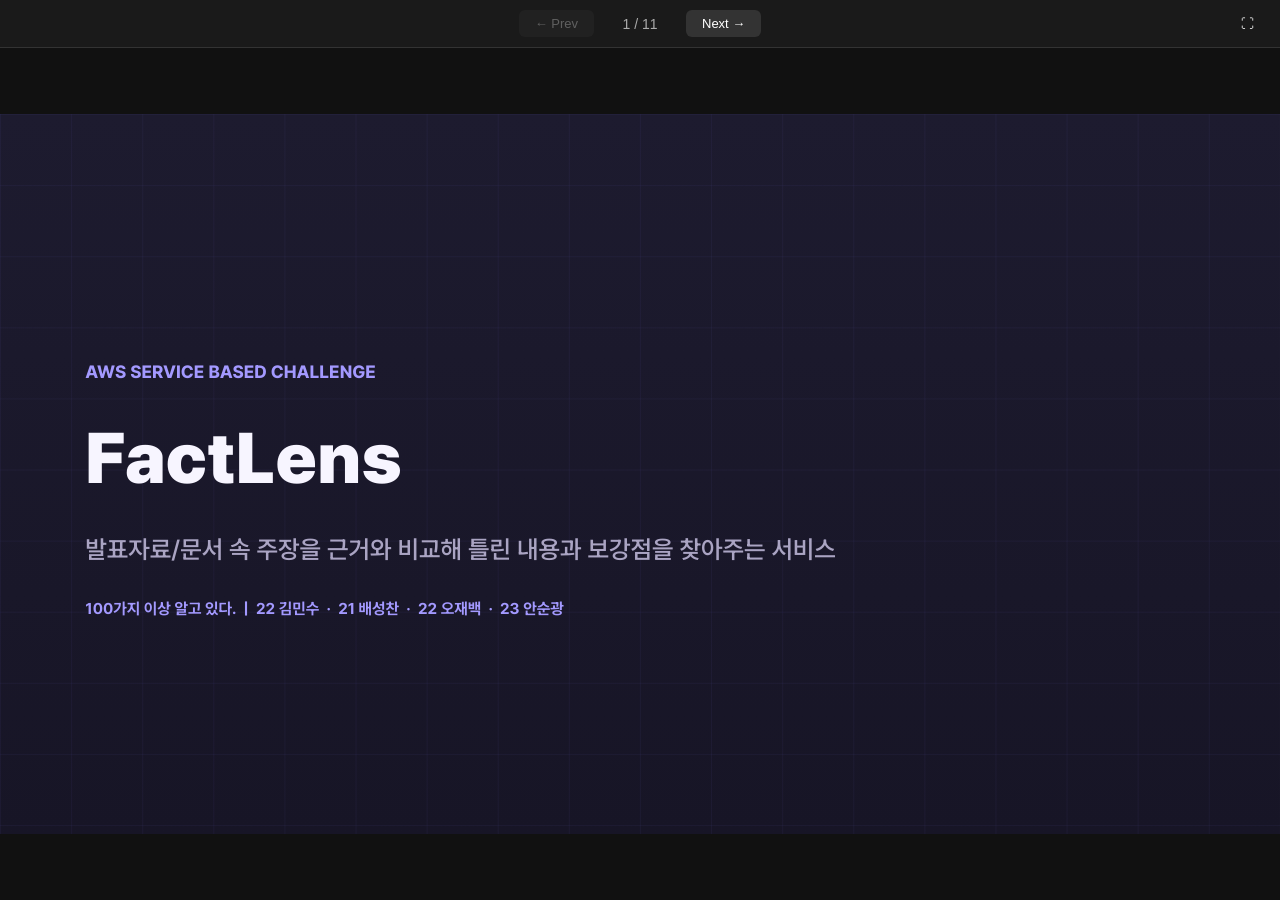
==== viewer.html @ 2626fc5d "Add FactLens slide deck" ====
<!DOCTYPE html>
<html lang="ko">
<head>
  <meta charset="UTF-8">
  <meta name="viewport" content="width=device-width, initial-scale=1.0">
  <title>Slide Viewer</title>
  <style>
    * { margin: 0; padding: 0; box-sizing: border-box; }
    html, body { width: 100%; height: 100%; overflow: hidden; background: #111; font-family: -apple-system, BlinkMacSystemFont, 'Segoe UI', sans-serif; }
    .viewer-container { width: 100%; height: 100%; display: flex; flex-direction: column; }
    .nav-bar { height: 48px; background: #1a1a1a; border-bottom: 1px solid #333; display: flex; align-items: center; justify-content: center; gap: 16px; flex-shrink: 0; z-index: 100; position: relative; }
    .nav-bar button { background: #333; color: #fff; border: none; border-radius: 6px; padding: 6px 16px; font-size: 13px; cursor: pointer; }
    .nav-bar button:hover { background: #555; }
    .nav-bar button:disabled { opacity: 0.3; cursor: default; }
    .slide-counter { color: #aaa; font-size: 14px; font-weight: 500; min-width: 60px; text-align: center; }
    .btn-fullscreen { position: absolute; right: 16px; background: transparent !important; font-size: 18px; padding: 6px 10px !important; }
    .slide-viewport { flex: 1; display: flex; align-items: center; justify-content: center; overflow: hidden; position: relative; }
    .slide-scaler { width: 720pt; height: 405pt; position: relative; transform-origin: center center; }
    .slide-frame { position: absolute; inset: 0; width: 720pt; height: 405pt; border: none; overflow: hidden; opacity: 0; pointer-events: none; transition: opacity 0.25s ease; }
    .slide-frame.active { opacity: 1; pointer-events: auto; }
  </style>
</head>
<body>
<div class="viewer-container">
  <div class="nav-bar">
    <button id="btn-prev" disabled>← Prev</button>
    <span class="slide-counter" id="counter">1 / 11</span>
    <button id="btn-next">Next →</button>
    <button class="btn-fullscreen" id="btn-fs" title="Fullscreen (F)">⛶</button>
  </div>
  <div class="slide-viewport" id="viewport">
    <div class="slide-scaler" id="scaler">
      <iframe class="slide-frame active" id="frame-1"  src="slide-01.html"></iframe>
      <iframe class="slide-frame"        id="frame-2"  src="slide-02.html"></iframe>
      <iframe class="slide-frame"        id="frame-3"  src="slide-03.html"></iframe>
      <iframe class="slide-frame"        id="frame-4"  src="slide-04.html"></iframe>
      <iframe class="slide-frame"        id="frame-5"  src="slide-05.html"></iframe>
      <iframe class="slide-frame"        id="frame-6"  src="slide-06.html"></iframe>
      <iframe class="slide-frame"        id="frame-7"  src="slide-07.html"></iframe>
      <iframe class="slide-frame"        id="frame-8"  src="slide-08.html"></iframe>
      <iframe class="slide-frame"        id="frame-9"  src="slide-09.html"></iframe>
      <iframe class="slide-frame"        id="frame-10" src="slide-10.html"></iframe>
      <iframe class="slide-frame"        id="frame-11" src="slide-11.html"></iframe>
    </div>
  </div>
</div>
<script>
  const TOTAL = 11;
  let current = 1;

  const counter  = document.getElementById('counter');
  const btnPrev  = document.getElementById('btn-prev');
  const btnNext  = document.getElementById('btn-next');
  const btnFs    = document.getElementById('btn-fs');
  const scaler   = document.getElementById('scaler');

  function goTo(n) {
    document.getElementById('frame-' + current).classList.remove('active');
    current = n;
    document.getElementById('frame-' + current).classList.add('active');
    counter.textContent = current + ' / ' + TOTAL;
    btnPrev.disabled = current === 1;
    btnNext.disabled = current === TOTAL;
  }

  btnPrev.addEventListener('click', () => current > 1    && goTo(current - 1));
  btnNext.addEventListener('click', () => current < TOTAL && goTo(current + 1));

  document.addEventListener('keydown', e => {
    if (e.key === 'ArrowRight' || e.key === 'ArrowDown')  { if (current < TOTAL) goTo(current + 1); }
    if (e.key === 'ArrowLeft'  || e.key === 'ArrowUp')    { if (current > 1)     goTo(current - 1); }
    if (e.key === 'f' || e.key === 'F') btnFs.click();
  });

  btnFs.addEventListener('click', () => {
    if (!document.fullscreenElement) document.documentElement.requestFullscreen();
    else document.exitFullscreen();
  });

  function rescale() {
    const vw = window.innerWidth;
    const vh = window.innerHeight - 48;
    const sw = 720 * 96 / 72;
    const sh = 405 * 96 / 72;
    const scale = Math.min(vw / sw, vh / sh);
    scaler.style.transform = 'scale(' + scale + ')';
  }
  window.addEventListener('resize', rescale);
  rescale();
</script>
</body>
</html>
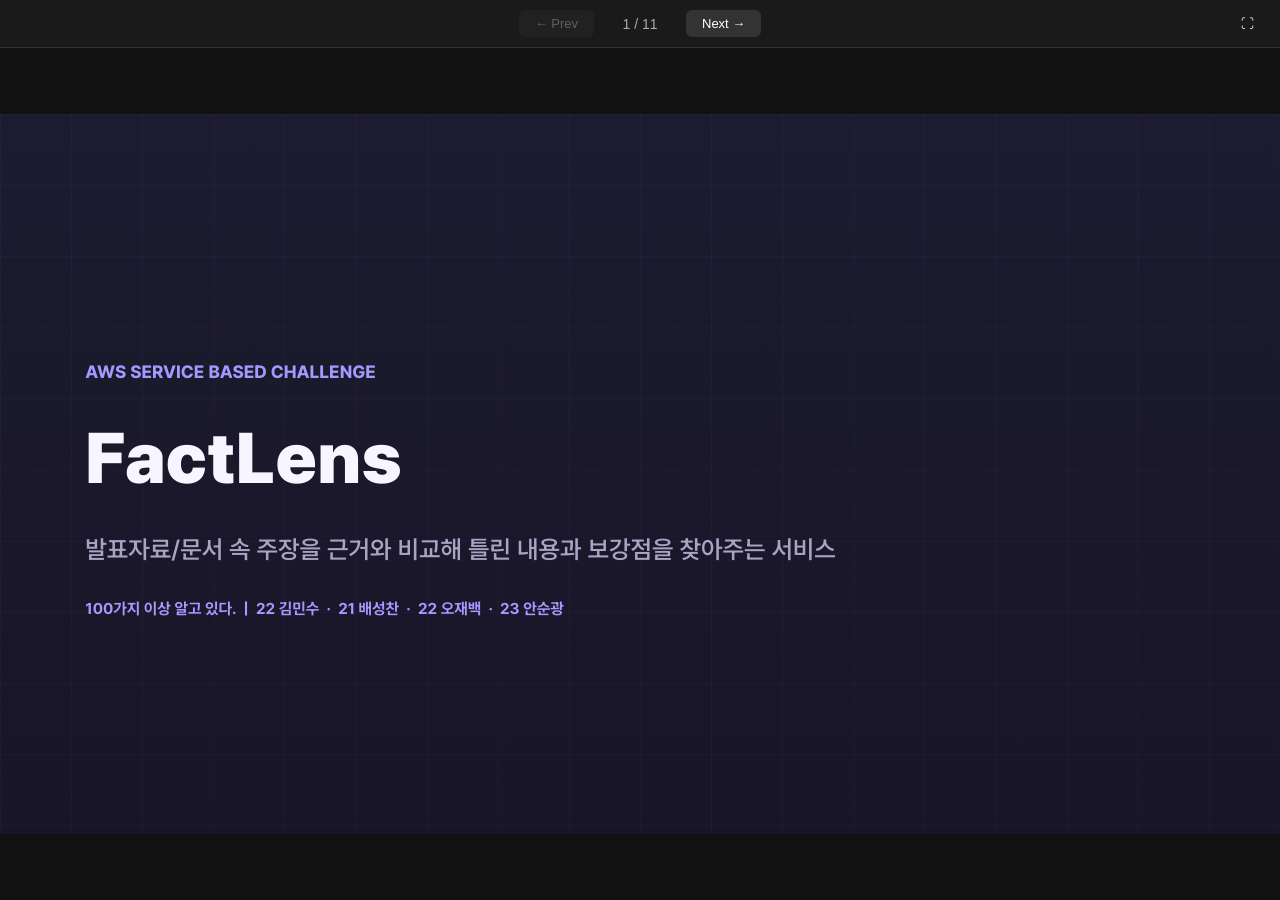
==== commit fc9af688: "Enable reliable arrow-key slide navigation in viewer" ====
--- a/viewer.html
+++ b/viewer.html
@@ -21,7 +21,7 @@
   </style>
 </head>
 <body>
-<div class="viewer-container">
+    <div class="viewer-container" id="viewer-root" tabindex="0">
   <div class="nav-bar">
     <button id="btn-prev" disabled>← Prev</button>
     <span class="slide-counter" id="counter">1 / 11</span>
@@ -52,7 +52,9 @@
   const btnPrev  = document.getElementById('btn-prev');
   const btnNext  = document.getElementById('btn-next');
   const btnFs    = document.getElementById('btn-fs');
+  const viewerRoot = document.getElementById('viewer-root');
   const scaler   = document.getElementById('scaler');
+  const viewport = document.getElementById('viewport');
 
   function goTo(n) {
     document.getElementById('frame-' + current).classList.remove('active');
@@ -66,11 +68,29 @@
   btnPrev.addEventListener('click', () => current > 1    && goTo(current - 1));
   btnNext.addEventListener('click', () => current < TOTAL && goTo(current + 1));
 
-  document.addEventListener('keydown', e => {
-    if (e.key === 'ArrowRight' || e.key === 'ArrowDown')  { if (current < TOTAL) goTo(current + 1); }
-    if (e.key === 'ArrowLeft'  || e.key === 'ArrowUp')    { if (current > 1)     goTo(current - 1); }
-    if (e.key === 'f' || e.key === 'F') btnFs.click();
-  });
+  function handleSlideShortcut(e) {
+    const isTypingTarget = e.target && (e.target.matches('input, textarea, [contenteditable=\"true\"], [contenteditable=\"\"]'));
+    if (isTypingTarget) return;
+
+    if (e.key === 'ArrowRight' || e.key === 'ArrowDown') {
+      e.preventDefault();
+      if (current < TOTAL) goTo(current + 1);
+    }
+
+    if (e.key === 'ArrowLeft' || e.key === 'ArrowUp') {
+      e.preventDefault();
+      if (current > 1) goTo(current - 1);
+    }
+
+    if (e.key === 'f' || e.key === 'F') {
+      e.preventDefault();
+      btnFs.click();
+    }
+  }
+
+  window.addEventListener('keydown', handleSlideShortcut, true);
+  document.addEventListener('keydown', handleSlideShortcut, true);
+  viewport.addEventListener('mouseenter', () => viewerRoot.focus());
 
   btnFs.addEventListener('click', () => {
     if (!document.fullscreenElement) document.documentElement.requestFullscreen();
@@ -87,6 +107,7 @@
   }
   window.addEventListener('resize', rescale);
   rescale();
+  viewerRoot.focus();
 </script>
 </body>
 </html>
